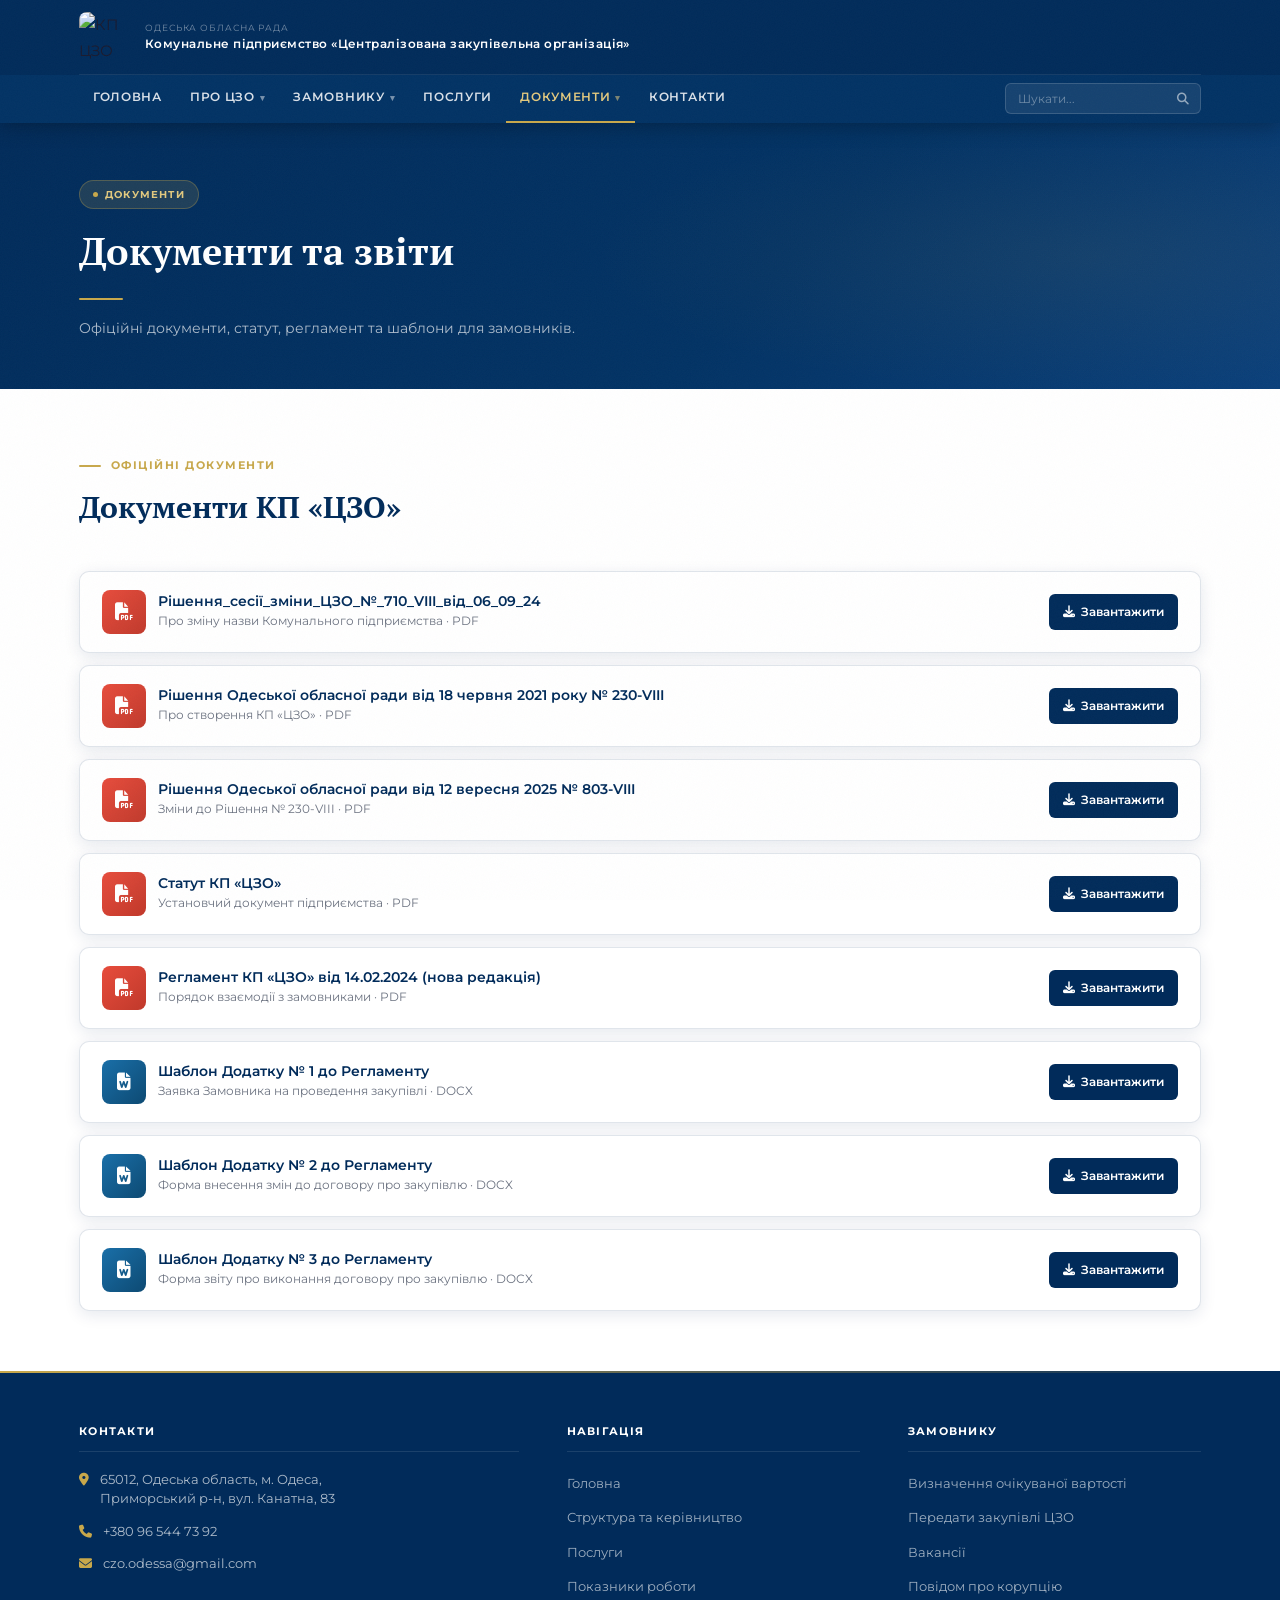
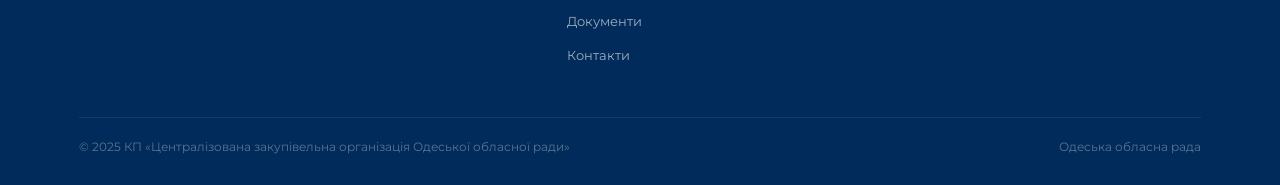
==== documents.html @ 3cf90560 "Add files via upload" ====
<!DOCTYPE html>
<html lang="uk">
<head>
  <meta charset="UTF-8">
  <meta name="viewport" content="width=device-width, initial-scale=1">
  <title>Документи — КП «ЦЗО»</title>
  <link rel="preconnect" href="https://fonts.googleapis.com">
  <link rel="preconnect" href="https://fonts.gstatic.com" crossorigin>
  <link href="https://fonts.googleapis.com/css2?family=Montserrat:wght@400;500;600;700;800&family=PT+Serif:ital,wght@0,400;0,700;1,400&display=swap" rel="stylesheet">
  <link rel="stylesheet" href="https://cdnjs.cloudflare.com/ajax/libs/font-awesome/6.4.0/css/all.min.css">
  <link rel="stylesheet" href="css/style.css">
</head>
<body>

<header class="site-header">
  <div class="container">
    <div class="header-brand">
      <img src="https://czo.od.gov.ua/wp-content/uploads/2021/10/cropped-123.png" alt="КП ЦЗО" class="header-logo">
      <div class="header-title">
        <small>Одеська обласна рада</small>
        Комунальне підприємство «Централізована закупівельна організація»
      </div>
    </div>
  </div>
  <div class="header-nav-wrap">
    <div class="container" style="display:flex;align-items:center;justify-content:space-between;gap:12px;width:100%">
      <ul class="nav-menu" id="mainNav">
        <li ><a href="index.html">Головна</a></li>
        <li >
          <a href="#">Про ЦЗО <span class="nav-caret">▾</span></a>
          <ul class="sub-menu">
            <li><a href="структура-та-керівництво.html">Структура та керівництво</a></li>
<li><a href="показники-роботи.html">Показники роботи</a></li>
<li><a href="вакансії.html">Вакансії</a></li>
<li><a href="повідом-про-корупцію.html">Повідом про корупцію</a></li>
          </ul>
        </li>
        <li >
          <a href="#">Замовнику <span class="nav-caret">▾</span></a>
          <ul class="sub-menu">
            <li><a href="визначення-очікуваної-вартості.html">Визначення очікуваної вартості</a></li>
<li><a href="передати-закупівлі-цзо.html">Передати закупівлі ЦЗО</a></li>
          </ul>
        </li>
        <li ><a href="послуги-кп-цзо.html">Послуги</a></li>
        <li class="active" >
          <a href="#">Документи <span class="nav-caret">▾</span></a>
          <ul class="sub-menu">
            <li><a href="documents.html">Звіти та документи</a></li>
          </ul>
        </li>
        <li ><a href="контакти.html">Контакти</a></li>
      </ul>
      <div style="display:flex;align-items:center;gap:8px">
        <form class="nav-search">
          <input type="search" placeholder="Шукати...">
          <button type="submit"><i class="fas fa-search"></i></button>
        </form>
        <button class="burger" id="burgerBtn" onclick="toggleMobile()">
          <i class="fas fa-bars" id="burgerIcon"></i>
        </button>
      </div>
    </div>
  </div>
  <nav class="mobile-nav" id="mobileNav">
    <ul>
      <li><a href="index.html">Головна</a></li>
      <li><a href="структура-та-керівництво.html">— Структура та керівництво</a></li>
      <li><a href="показники-роботи.html">— Показники роботи</a></li>
      <li><a href="вакансії.html">— Вакансії</a></li>
      <li><a href="повідом-про-корупцію.html">— Повідом про корупцію</a></li>
      <li><a href="визначення-очікуваної-вартості.html">— Визначення очікуваної вартості</a></li>
      <li><a href="передати-закупівлі-цзо.html">— Передати закупівлі ЦЗО</a></li>
      <li><a href="послуги-кп-цзо.html">Послуги</a></li>
      <li><a href="documents.html">Документи</a></li>
      <li><a href="контакти.html">Контакти</a></li>
    </ul>
  </nav>
</header>

<div class="page-hero">
    <div class="container page-hero-inner">
      <div class="badge">Документи</div>
      <h1>Документи та звіти</h1>
      <div class="hero-divider"></div>
      <p>Офіційні документи, статут, регламент та шаблони для замовників.</p>
    </div>
  </div>

  <section class="section section-white">
    <div class="container">
      <div class="section-head fade-up">
        <div class="section-label">Офіційні документи</div>
        <h2 class="section-title">Документи КП «ЦЗО»</h2>
      </div>
      <ul class="doc-list">
        <li class="doc-item fade-up">
          <div class="doc-icon"><i class="fas fa-file-pdf"></i></div>
          <div style="flex:1">
          <div class="doc-name">Рішення_сесії_зміни_ЦЗО_№_710_VIII_від_06_09_24</div>
          <div class="doc-sub">Про зміну назви Комунального підприємства · PDF</div>
        </div>
        <div class="doc-btns">
          <a class="doc-btn doc-btn-dl" href="Рішення-710-VIII-2024.pdf" download><i class="fas fa-download"></i> Завантажити</a>
        </div>
      </li>
        <li class="doc-item fade-up">
          <div class="doc-icon"><i class="fas fa-file-pdf"></i></div>
          <div style="flex:1"><div class="doc-name">Рішення Одеської обласної ради від 18 червня 2021 року № 230-VIII</div><div class="doc-sub">Про створення КП «ЦЗО» · PDF</div></div>
          <div class="doc-btns">
            <a class="doc-btn doc-btn-dl" href="Рішення-про-створення-КП-ЦЗО.pdf" download><i class="fas fa-download"></i> Завантажити</a>
          </div>
        </li>
        <li class="doc-item fade-up">
          <div class="doc-icon"><i class="fas fa-file-pdf"></i></div>
          <div style="flex:1"><div class="doc-name">Рішення Одеської обласної ради від 12 вересня 2025 № 803-VIII</div><div class="doc-sub">Зміни до Рішення № 230-VIII · PDF</div></div>
          <div class="doc-btns">
            <a class="doc-btn doc-btn-dl" href="Рішення-803-VIII-2025.pdf" download><i class="fas fa-download"></i> Завантажити</a>
          </div>
        </li>
        <li class="doc-item fade-up">
          <div class="doc-icon"><i class="fas fa-file-pdf"></i></div>
          <div style="flex:1"><div class="doc-name">Статут КП «ЦЗО»</div><div class="doc-sub">Установчий документ підприємства · PDF</div></div>
          <div class="doc-btns">
            <a class="doc-btn doc-btn-dl" href="Статут-КП-ЦЗО.pdf" download><i class="fas fa-download"></i> Завантажити</a>
          </div>
        </li>
        <li class="doc-item fade-up">
          <div class="doc-icon"><i class="fas fa-file-pdf"></i></div>
          <div style="flex:1"><div class="doc-name">Регламент КП «ЦЗО» від 14.02.2024 (нова редакція)</div><div class="doc-sub">Порядок взаємодії з замовниками · PDF</div></div>
          <div class="doc-btns">
            <a class="doc-btn doc-btn-dl" href="Регламент-КП-ЦЗО-2024.pdf" download><i class="fas fa-download"></i> Завантажити</a>
          </div>
        </li>
        <li class="doc-item fade-up">
          <div class="doc-icon" style="background:linear-gradient(135deg,#1a6fa8,#0d4a73)"><i class="fas fa-file-word"></i></div>
          <div style="flex:1"><div class="doc-name">Шаблон Додатку № 1 до Регламенту</div><div class="doc-sub">Заявка Замовника на проведення закупівлі · DOCX</div></div>
          <div class="doc-btns">
            <a class="doc-btn doc-btn-dl" href="Заявка-Замовника.docx" download><i class="fas fa-download"></i> Завантажити</a>
          </div>
        </li>
        <li class="doc-item fade-up">
          <div class="doc-icon" style="background:linear-gradient(135deg,#1a6fa8,#0d4a73)"><i class="fas fa-file-word"></i></div>
          <div style="flex:1"><div class="doc-name">Шаблон Додатку № 2 до Регламенту</div><div class="doc-sub">Форма внесення змін до договору про закупівлю · DOCX</div></div>
          <div class="doc-btns">
            <a class="doc-btn doc-btn-dl" href="Додаток-2-Регламент.docx" download><i class="fas fa-download"></i> Завантажити</a>
          </div>
        </li>
        <li class="doc-item fade-up">
          <div class="doc-icon" style="background:linear-gradient(135deg,#1a6fa8,#0d4a73)"><i class="fas fa-file-word"></i></div>
          <div style="flex:1"><div class="doc-name">Шаблон Додатку № 3 до Регламенту</div><div class="doc-sub">Форма звіту про виконання договору про закупівлю · DOCX</div></div>
          <div class="doc-btns">
            <a class="doc-btn doc-btn-dl" href="Додаток-3-Регламент.docx" download><i class="fas fa-download"></i> Завантажити</a>
          </div>
        </li>
      </ul>
    </div>
  </section>

<footer class="site-footer">
  <div class="container">
    <div class="footer-grid">
      <div class="footer-col">
        <h4>Контакти</h4>
        <div class="footer-contact"><i class="fas fa-map-marker-alt"></i><span>65012, Одеська область, м. Одеса,<br>Приморський р-н, вул. Канатна, 83</span></div>
        <div class="footer-contact"><i class="fas fa-phone"></i><a href="tel:+380965447392">+380 96 544 73 92</a></div>
        <div class="footer-contact"><i class="fas fa-envelope"></i><span>czo.odessa@gmail.com</span></div>
      </div>
      <div class="footer-col">
        <h4>Навігація</h4>
        <ul>
          <li><a href="index.html">Головна</a></li>
          <li><a href="структура-та-керівництво.html">Структура та керівництво</a></li>
          <li><a href="послуги-кп-цзо.html">Послуги</a></li>
          <li><a href="показники-роботи.html">Показники роботи</a></li>
          <li><a href="documents.html">Документи</a></li>
          <li><a href="контакти.html">Контакти</a></li>
        </ul>
      </div>
      <div class="footer-col">
        <h4>Замовнику</h4>
        <ul>
          <li><a href="визначення-очікуваної-вартості.html">Визначення очікуваної вартості</a></li>
          <li><a href="передати-закупівлі-цзо.html">Передати закупівлі ЦЗО</a></li>
          <li><a href="вакансії.html">Вакансії</a></li>
          <li><a href="повідом-про-корупцію.html">Повідом про корупцію</a></li>
        </ul>
      </div>
    </div>
    <div class="footer-bottom">
      <p>© 2025 КП «Централізована закупівельна організація Одеської обласної ради»</p>
      <p><a href="https://oblrada.odessa.gov.ua/" target="_blank" style="color:rgba(255,255,255,.35);transition:color .2s" onmouseover="this.style.color='#E2C97E'" onmouseout="this.style.color='rgba(255,255,255,.35)'">Одеська обласна рада</a></p>
    </div>
  </div>
</footer>

<script src="js/main.js"></script>
</body>
</html>
---- css/style.css ----
/* ═══════════════════════════════════════
       DESIGN SYSTEM
    ═══════════════════════════════════════ */
    :root {
      --navy:       #012B5A;
      --navy-mid:   #023264;
      --navy-light: #1a4a85;
      --gold:       #C8A84B;
      --gold-light: #E2C97E;
      --cream:      #F5F2EC;
      --white:      #ffffff;
      --text:       #1a1a2e;
      --text-mid:   #3a4a6b;
      --muted:      #6b7280;
      --border:     rgba(1,43,90,0.12);
      --shadow:     0 4px 16px rgba(1,43,90,0.10);
      --shadow-lg:  0 16px 48px rgba(1,43,90,0.15);
    }

    *, *::before, *::after { box-sizing: border-box; margin: 0; padding: 0; }
    html { scroll-behavior: smooth; }

    body {
      font-family: 'Montserrat', sans-serif;
      font-size: 15px;
      line-height: 1.7;
      color: var(--text);
      background: var(--cream);
      overflow-x: hidden;
    }

    /* noise texture */
    body::after {
      content: '';
      position: fixed;
      inset: 0;
      background-image: url("data:image/svg+xml,%3Csvg xmlns='http://www.w3.org/2000/svg' width='200' height='200'%3E%3Cfilter id='n'%3E%3CfeTurbulence type='fractalNoise' baseFrequency='0.85' numOctaves='4' stitchTiles='stitch'/%3E%3C/filter%3E%3Crect width='200' height='200' filter='url(%23n)' opacity='0.03'/%3E%3C/svg%3E");
      pointer-events: none;
      z-index: 9999;
    }

    a { color: inherit; text-decoration: none; transition: color .2s; }
    img { max-width: 100%; border-radius: 4px; }

    .container {
      max-width: 1170px;
      margin: 0 auto;
      padding: 0 24px;
    }

    /* ═══════════════════════════════════════
       HEADER
    ═══════════════════════════════════════ */
    .site-header {
      position: sticky;
      top: 0;
      z-index: 200;
      background: var(--navy);
      box-shadow: 0 2px 20px rgba(0,0,0,.3);
    }

    .header-brand {
      display: flex;
      align-items: center;
      gap: 16px;
      padding: 12px 0;
      border-bottom: 1px solid rgba(255,255,255,.08);
    }

    .header-logo {
      width: 50px; height: 50px;
      border-radius: 8px;
      object-fit: contain;
      flex-shrink: 0;
    }

    .header-title {
      color: white;
      font-size: 11.5px;
      font-weight: 600;
      letter-spacing: .04em;
      line-height: 1.45;
    }

    .header-title small {
      display: block;
      font-size: 9px;
      font-weight: 400;
      color: rgba(255,255,255,.45);
      letter-spacing: .1em;
      text-transform: uppercase;
      margin-bottom: 2px;
    }

    /* ── NAV ── */
    .header-nav-wrap {
      display: flex;
      align-items: center;
      justify-content: space-between;
      gap: 12px;
      background: var(--navy-mid);
      padding: 0;
    }

    .nav-menu {
      display: flex;
      list-style: none;
      gap: 0;
      flex-wrap: wrap;
    }

    .nav-menu > li { position: relative; }

    .nav-menu > li > a {
      display: flex;
      align-items: center;
      gap: 5px;
      padding: 13px 14px;
      color: rgba(255,255,255,.85);
      font-size: 11.5px;
      font-weight: 600;
      letter-spacing: .06em;
      text-transform: uppercase;
      border-bottom: 2px solid transparent;
      white-space: nowrap;
      transition: color .2s, border-color .2s;
    }

    .nav-menu > li > a:hover,
    .nav-menu > li.active > a {
      color: var(--gold-light);
      border-bottom-color: var(--gold);
    }

    .nav-caret { font-size: 9px; opacity: .55; }

    .sub-menu {
      display: none;
      position: absolute;
      top: 100%; left: 0;
      background: var(--navy);
      border-top: 2px solid var(--gold);
      border-radius: 0 0 8px 8px;
      min-width: 230px;
      list-style: none;
      box-shadow: var(--shadow-lg);
      z-index: 300;
    }

    .nav-menu > li:hover .sub-menu { display: block; }

    .sub-menu li a {
      display: block;
      padding: 11px 20px;
      color: rgba(255,255,255,.78);
      font-size: 12px;
      font-weight: 500;
      border-bottom: 1px solid rgba(255,255,255,.06);
      transition: all .2s;
    }

    .sub-menu li a:hover {
      color: var(--gold-light);
      background: rgba(255,255,255,.04);
      padding-left: 26px;
    }

    /* search */
    .nav-search {
      display: flex;
      align-items: center;
      background: rgba(255,255,255,.08);
      border: 1px solid rgba(255,255,255,.15);
      border-radius: 6px;
      overflow: hidden;
      flex-shrink: 0;
      margin: 8px 0;
    }

    .nav-search input {
      background: none; border: none; outline: none;
      padding: 7px 12px;
      color: white; font-size: 12px;
      font-family: 'Montserrat', sans-serif;
      width: 160px;
    }

    .nav-search input::placeholder { color: rgba(255,255,255,.38); }

    .nav-search button {
      background: none; border: none;
      padding: 7px 11px;
      color: rgba(255,255,255,.55);
      cursor: pointer; font-size: 12px;
      transition: color .2s;
    }

    .nav-search button:hover { color: var(--gold-light); }

    /* ── BURGER ── */
    .burger {
      display: none;
      background: none;
      border: 1px solid rgba(255,255,255,.3);
      border-radius: 6px;
      padding: 8px 10px;
      cursor: pointer;
      color: white;
      font-size: 16px;
      flex-shrink: 0;
      margin: 8px 0;
    }

    /* ── MOBILE NAV ── */
    .mobile-nav {
      display: none;
      background: var(--navy-mid);
      border-top: 1px solid rgba(255,255,255,.08);
      padding: 8px 0 16px;
    }

    .mobile-nav.open { display: block; }

    .mobile-nav ul { list-style: none; }

    .mobile-nav ul li a {
      display: block;
      padding: 10px 24px;
      color: rgba(255,255,255,.82);
      font-size: 13px;
      font-weight: 600;
      border-bottom: 1px solid rgba(255,255,255,.05);
    }

    .mobile-nav ul li ul li a {
      padding-left: 40px;
      font-weight: 400;
      font-size: 12.5px;
      color: rgba(255,255,255,.65);
    }

    /* ═══════════════════════════════════════
       PAGE SYSTEM (SPA)
    ═══════════════════════════════════════ */
    

    /* ═══════════════════════════════════════
       PAGE HERO BANNER
    ═══════════════════════════════════════ */
    .page-hero {
      background: linear-gradient(135deg, var(--navy) 0%, var(--navy-mid) 60%, #0a3f7a 100%);
      padding: 56px 0 48px;
      position: relative;
      overflow: hidden;
    }

    .page-hero::before {
      content: '';
      position: absolute;
      inset: 0;
      background: radial-gradient(ellipse 60% 80% at 85% 50%, rgba(200,168,75,.07) 0%, transparent 65%);
    }

    .page-hero-inner { position: relative; z-index: 1; }

    .page-hero .badge {
      display: inline-flex;
      align-items: center;
      gap: 7px;
      background: rgba(200,168,75,.15);
      border: 1px solid rgba(200,168,75,.3);
      color: var(--gold-light);
      font-size: 10px;
      font-weight: 700;
      letter-spacing: .12em;
      text-transform: uppercase;
      padding: 5px 13px;
      border-radius: 100px;
      margin-bottom: 20px;
    }

    .page-hero .badge::before {
      content: '';
      width: 5px; height: 5px;
      border-radius: 50%;
      background: var(--gold);
    }

    .page-hero h1 {
      font-family: 'PT Serif', serif;
      font-size: clamp(22px, 4vw, 38px);
      font-weight: 700;
      color: white;
      line-height: 1.2;
      max-width: 700px;
    }

    .page-hero p {
      color: rgba(255,255,255,.68);
      font-size: 14px;
      line-height: 1.8;
      max-width: 620px;
      margin-top: 16px;
    }

    .hero-divider {
      width: 44px; height: 2px;
      background: var(--gold);
      border-radius: 2px;
      margin: 24px 0 0;
    }

    /* ═══════════════════════════════════════
       CONTENT SECTIONS
    ═══════════════════════════════════════ */
    .section { padding: 60px 0; }
    .section-white { background: white; }

    .section-label {
      display: inline-flex;
      align-items: center;
      gap: 10px;
      font-size: 10.5px;
      font-weight: 700;
      letter-spacing: .14em;
      text-transform: uppercase;
      color: var(--gold);
      margin-bottom: 14px;
    }

    .section-label::before {
      content: '';
      width: 22px; height: 2px;
      background: var(--gold);
      border-radius: 2px;
    }

    .section-title {
      font-family: 'PT Serif', serif;
      font-size: clamp(20px, 3vw, 30px);
      font-weight: 700;
      color: var(--navy);
      line-height: 1.25;
      margin-bottom: 14px;
    }

    .section-lead {
      font-size: 14.5px;
      color: var(--muted);
      line-height: 1.8;
      max-width: 680px;
    }

    .section-head { margin-bottom: 44px; }

    /* ── PROSE TEXT ── */
    .prose p {
      font-size: 14.5px;
      color: var(--text-mid);
      line-height: 1.85;
      margin-bottom: 16px;
    }

    .prose a {
      color: var(--navy);
      font-weight: 600;
      border-bottom: 1px solid var(--gold);
      transition: border-color .2s;
    }

    .prose a:hover { border-color: var(--navy); }

    .prose strong { color: var(--navy); font-weight: 700; }

    .prose h3 {
      font-family: 'PT Serif', serif;
      font-size: 20px;
      color: var(--navy);
      margin: 32px 0 12px;
    }

    .prose h4 {
      font-size: 15px;
      font-weight: 700;
      color: var(--navy);
      margin: 24px 0 8px;
    }

    .prose ul, .prose ol {
      padding-left: 20px;
      margin-bottom: 16px;
    }

    .prose li {
      font-size: 14px;
      color: var(--text-mid);
      line-height: 1.8;
      margin-bottom: 6px;
    }

    /* ── CARDS ── */
    .cards-grid {
      display: grid;
      grid-template-columns: repeat(auto-fit, minmax(270px, 1fr));
      gap: 24px;
    }

    .card {
      background: white;
      border: 1px solid var(--border);
      border-radius: 12px;
      padding: 32px 28px;
      position: relative;
      overflow: hidden;
      transition: transform .3s, box-shadow .3s;
      box-shadow: var(--shadow);
    }

    .card::before {
      content: '';
      position: absolute;
      top: 0; left: 0; right: 0;
      height: 3px;
      background: linear-gradient(90deg, var(--navy), var(--gold));
      transform: scaleX(0);
      transform-origin: left;
      transition: transform .3s;
    }

    .card:hover { transform: translateY(-4px); box-shadow: var(--shadow-lg); }
    .card:hover::before { transform: scaleX(1); }

    .card-icon {
      width: 52px; height: 52px;
      background: linear-gradient(135deg, var(--navy), var(--navy-light));
      border-radius: 10px;
      display: flex;
      align-items: center;
      justify-content: center;
      color: var(--gold-light);
      font-size: 20px;
      margin-bottom: 20px;
    }

    .card h3 {
      font-family: 'PT Serif', serif;
      font-size: 16px;
      font-weight: 700;
      color: var(--navy);
      margin-bottom: 10px;
      line-height: 1.3;
    }

    .card p {
      font-size: 13px;
      color: var(--muted);
      line-height: 1.75;
    }

    /* ── STEPS ── */
    .steps { display: flex; flex-direction: column; gap: 20px; }

    .step {
      display: flex;
      gap: 20px;
      align-items: flex-start;
      background: white;
      border-radius: 12px;
      padding: 24px 28px;
      box-shadow: var(--shadow);
      border: 1px solid var(--border);
    }

    .step-num {
      width: 40px; height: 40px;
      background: var(--navy);
      border-radius: 50%;
      display: flex;
      align-items: center;
      justify-content: center;
      color: var(--gold-light);
      font-size: 14px;
      font-weight: 700;
      flex-shrink: 0;
    }

    .step-body h4 {
      font-size: 14px;
      font-weight: 700;
      color: var(--navy);
      margin-bottom: 6px;
    }

    .step-body p {
      font-size: 13.5px;
      color: var(--text-mid);
      line-height: 1.75;
    }

    /* ── BTN ── */
    .btn {
      display: inline-flex;
      align-items: center;
      gap: 8px;
      padding: 11px 24px;
      border-radius: 6px;
      font-size: 12px;
      font-weight: 700;
      letter-spacing: .05em;
      text-transform: uppercase;
      cursor: pointer;
      border: none;
      transition: all .2s;
      font-family: 'Montserrat', sans-serif;
    }

    .btn-primary {
      background: var(--navy);
      color: white;
    }

    .btn-primary:hover {
      background: var(--navy-light);
      transform: translateX(2px);
      color: white;
    }

    .btn-gold {
      background: var(--gold);
      color: var(--navy);
    }

    .btn-gold:hover { background: var(--gold-light); }

    .btn i { font-size: 11px; transition: transform .2s; }
    .btn:hover i { transform: translateX(3px); }

    /* ── TWO COL LAYOUT ── */
    .two-col {
      display: grid;
      grid-template-columns: 1fr 1fr;
      gap: 56px;
      align-items: start;
    }

    .two-col-wide {
      display: grid;
      grid-template-columns: 1.4fr 1fr;
      gap: 56px;
      align-items: start;
    }

    /* ── INFO BOX ── */
    .info-box {
      background: var(--cream);
      border-left: 3px solid var(--gold);
      border-radius: 0 8px 8px 0;
      padding: 20px 24px;
      margin-bottom: 16px;
    }

    .info-box strong {
      display: block;
      font-size: 13px;
      font-weight: 700;
      color: var(--navy);
      margin-bottom: 4px;
    }

    .info-box p, .info-box span {
      font-size: 13.5px;
      color: var(--text-mid);
      line-height: 1.6;
    }

    /* ── CONTACT ITEMS ── */
    .contact-item {
      display: flex;
      align-items: flex-start;
      gap: 16px;
      margin-bottom: 20px;
    }

    .contact-icon {
      width: 42px; height: 42px;
      background: var(--navy);
      border-radius: 8px;
      display: flex;
      align-items: center;
      justify-content: center;
      color: var(--gold-light);
      font-size: 15px;
      flex-shrink: 0;
    }

    .contact-detail strong {
      display: block;
      font-size: 11.5px;
      font-weight: 700;
      letter-spacing: .05em;
      text-transform: uppercase;
      color: var(--navy);
      margin-bottom: 3px;
    }

    .contact-detail span, .contact-detail a {
      font-size: 14px;
      color: var(--text-mid);
    }

    .contact-detail a:hover { color: var(--navy); }

    /* ── FORM ── */
    .form-grid {
      display: grid;
      grid-template-columns: 1fr 1fr;
      gap: 16px;
    }

    .form-grid .full { grid-column: 1/-1; }

    .form-group { display: flex; flex-direction: column; gap: 6px; }

    .form-group label {
      font-size: 11px;
      font-weight: 700;
      letter-spacing: .07em;
      text-transform: uppercase;
      color: var(--muted);
    }

    .form-group input,
    .form-group textarea,
    .form-group select {
      background: var(--cream);
      border: 1.5px solid var(--border);
      border-radius: 8px;
      padding: 11px 14px;
      font-size: 14px;
      font-family: 'Montserrat', sans-serif;
      color: var(--text);
      outline: none;
      transition: border-color .2s, box-shadow .2s;
      resize: vertical;
    }

    .form-group input:focus,
    .form-group textarea:focus {
      border-color: var(--navy);
      box-shadow: 0 0 0 3px rgba(1,43,90,.08);
    }

    .form-group textarea { min-height: 120px; }

    .form-note {
      font-size: 11.5px;
      color: var(--muted);
      margin-top: 12px;
      font-style: italic;
      line-height: 1.6;
    }

    /* ── PRICE TABLE ── */
    .price-table {
      width: 100%;
      border-collapse: collapse;
      border-radius: 10px;
      overflow: hidden;
      box-shadow: var(--shadow);
    }

    .price-table th {
      background: var(--navy);
      color: white;
      padding: 14px 18px;
      font-size: 12px;
      font-weight: 600;
      letter-spacing: .05em;
      text-align: left;
    }

    .price-table td {
      padding: 13px 18px;
      border-bottom: 1px solid var(--border);
      font-size: 13.5px;
      color: var(--text-mid);
      background: white;
    }

    .price-table tr:hover td { background: rgba(1,43,90,.02); }

    .price-highlight {
      font-weight: 700;
      color: var(--navy);
      font-size: 15px;
    }

    /* ── DOCUMENTS LIST ── */
    .doc-list { list-style: none; display: flex; flex-direction: column; gap: 12px; }

    .doc-item {
      display: flex;
      align-items: center;
      gap: 16px;
      background: white;
      border: 1px solid var(--border);
      border-radius: 10px;
      padding: 18px 22px;
      transition: all .2s;
      box-shadow: var(--shadow);
    }

    .doc-item:hover {
      border-color: rgba(1,43,90,.25);
      box-shadow: var(--shadow-lg);
      transform: translateX(4px);
    }

    .doc-icon {
      width: 44px; height: 44px;
      background: linear-gradient(135deg, #e74c3c, #c0392b);
      border-radius: 8px;
      display: flex;
      align-items: center;
      justify-content: center;
      color: white;
      font-size: 18px;
      flex-shrink: 0;
    }

    .doc-name {
      font-size: 13.5px;
      font-weight: 600;
      color: var(--navy);
      line-height: 1.4;
    }

    .doc-sub {
      font-size: 11.5px;
      color: var(--muted);
      margin-top: 2px;
    }

    /* ── ACCORDION (Q&A) ── */
    .accordion { display: flex; flex-direction: column; gap: 10px; }

    .acc-item {
      background: white;
      border: 1px solid var(--border);
      border-radius: 10px;
      overflow: hidden;
      box-shadow: var(--shadow);
    }

    .acc-trigger {
      width: 100%;
      display: flex;
      align-items: center;
      justify-content: space-between;
      gap: 12px;
      padding: 18px 22px;
      background: none;
      border: none;
      cursor: pointer;
      text-align: left;
      font-family: 'Montserrat', sans-serif;
      font-size: 14px;
      font-weight: 600;
      color: var(--navy);
      transition: background .2s;
    }

    .acc-trigger:hover { background: rgba(1,43,90,.02); }

    .acc-trigger .acc-icon {
      font-size: 13px;
      color: var(--gold);
      flex-shrink: 0;
      transition: transform .3s;
    }

    .acc-item.open .acc-icon { transform: rotate(180deg); }

    .acc-body {
      max-height: 0;
      overflow: hidden;
      transition: max-height .35s ease;
    }

    .acc-item.open .acc-body { max-height: 600px; }

    .acc-body-inner {
      padding: 0 22px 20px;
      font-size: 13.5px;
      color: var(--text-mid);
      line-height: 1.8;
    }

    .acc-body-inner ul {
      padding-left: 18px;
      margin-top: 8px;
    }

    .acc-body-inner li { margin-bottom: 5px; }

    /* ── MAP EMBED ── */
    .map-wrap {
      border-radius: 12px;
      overflow: hidden;
      box-shadow: var(--shadow-lg);
      border: 2px solid var(--border);
    }

    .map-wrap iframe {
      display: block;
      width: 100%;
      height: 320px;
      border: none;
    }

    /* ── VACANCY CARD ── */
    .vacancy {
      background: white;
      border: 1px solid var(--border);
      border-radius: 12px;
      overflow: hidden;
      box-shadow: var(--shadow);
    }

    .vacancy-head {
      background: var(--navy);
      padding: 28px 32px;
      display: flex;
      align-items: center;
      gap: 16px;
    }

    .vacancy-head-icon {
      width: 52px; height: 52px;
      background: rgba(200,168,75,.2);
      border-radius: 10px;
      display: flex;
      align-items: center;
      justify-content: center;
      color: var(--gold-light);
      font-size: 22px;
      flex-shrink: 0;
    }

    .vacancy-head h3 {
      font-family: 'PT Serif', serif;
      font-size: 20px;
      color: white;
    }

    .vacancy-salary {
      font-size: 13px;
      color: rgba(255,255,255,.65);
      margin-top: 4px;
    }

    .vacancy-salary strong { color: var(--gold-light); }

    .vacancy-body { padding: 32px; }

    .vacancy-cols {
      display: grid;
      grid-template-columns: 1fr 1fr;
      gap: 32px;
      margin-bottom: 28px;
    }

    .vacancy-block h4 {
      font-size: 12px;
      font-weight: 700;
      letter-spacing: .08em;
      text-transform: uppercase;
      color: var(--muted);
      margin-bottom: 12px;
      padding-bottom: 8px;
      border-bottom: 1px solid var(--border);
    }

    .vacancy-block ul {
      list-style: none;
      display: flex;
      flex-direction: column;
      gap: 7px;
    }

    .vacancy-block ul li {
      font-size: 13px;
      color: var(--text-mid);
      padding-left: 16px;
      position: relative;
      line-height: 1.5;
    }

    .vacancy-block ul li::before {
      content: '›';
      position: absolute;
      left: 0;
      color: var(--gold);
      font-weight: 700;
    }

    .vacancy-duties h4 {
      font-size: 12px;
      font-weight: 700;
      letter-spacing: .08em;
      text-transform: uppercase;
      color: var(--muted);
      margin-bottom: 12px;
      padding-bottom: 8px;
      border-bottom: 1px solid var(--border);
    }

    .vacancy-duties ul {
      list-style: none;
      display: flex;
      flex-direction: column;
      gap: 7px;
    }

    .vacancy-duties ul li {
      font-size: 13px;
      color: var(--text-mid);
      padding-left: 16px;
      position: relative;
      line-height: 1.55;
    }

    .vacancy-duties ul li::before {
      content: '›';
      position: absolute;
      left: 0;
      color: var(--gold);
      font-weight: 700;
    }

    /* ── STRUCTURE ── */
    .org-card {
      background: white;
      border: 1px solid var(--border);
      border-radius: 12px;
      padding: 28px 32px;
      display: flex;
      align-items: center;
      gap: 20px;
      box-shadow: var(--shadow);
    }

    .org-avatar {
      width: 72px; height: 72px;
      background: linear-gradient(135deg, var(--navy), var(--navy-light));
      border-radius: 50%;
      display: flex;
      align-items: center;
      justify-content: center;
      color: var(--gold-light);
      font-size: 28px;
      flex-shrink: 0;
    }

    .org-info h3 {
      font-family: 'PT Serif', serif;
      font-size: 18px;
      color: var(--navy);
      margin-bottom: 4px;
    }

    .org-info .role {
      font-size: 12px;
      font-weight: 600;
      letter-spacing: .07em;
      text-transform: uppercase;
      color: var(--gold);
    }

    /* ── FOOTER ── */
    .site-footer {
      background: var(--navy);
      color: rgba(255,255,255,.75);
      padding: 52px 0 28px;
      position: relative;
    }

    .site-footer::before {
      content: '';
      position: absolute;
      top: 0; left: 0; right: 0;
      height: 2px;
      background: linear-gradient(90deg, var(--gold), transparent);
    }

    .footer-grid {
      display: grid;
      grid-template-columns: 1.5fr 1fr 1fr;
      gap: 48px;
      margin-bottom: 40px;
    }

    .footer-col h4 {
      color: white;
      font-size: 10.5px;
      font-weight: 700;
      letter-spacing: .12em;
      text-transform: uppercase;
      margin-bottom: 18px;
      padding-bottom: 10px;
      border-bottom: 1px solid rgba(255,255,255,.1);
    }

    .footer-col ul { list-style: none; }

    .footer-col ul li { margin-bottom: 9px; }

    .footer-col ul li a {
      font-size: 13px;
      color: rgba(255,255,255,.62);
      transition: color .2s;
    }

    .footer-col ul li a:hover { color: var(--gold-light); }

    .footer-contact { display: flex; align-items: flex-start; gap: 11px; margin-bottom: 13px; }

    .footer-contact i { color: var(--gold); font-size: 13px; margin-top: 3px; flex-shrink: 0; }

    .footer-contact span, .footer-contact a {
      font-size: 13px;
      color: rgba(255,255,255,.68);
      line-height: 1.5;
    }

    .footer-contact a:hover { color: var(--gold-light); }

    .footer-bottom {
      border-top: 1px solid rgba(255,255,255,.08);
      padding-top: 20px;
      display: flex;
      align-items: center;
      justify-content: space-between;
      gap: 12px;
      flex-wrap: wrap;
    }

    .footer-bottom p { font-size: 11.5px; color: rgba(255,255,255,.35); }

    /* ── FADE UP ── */
    .fade-up {
      opacity: 0;
      transform: translateY(24px);
      transition: opacity .6s ease, transform .6s ease;
    }

    .fade-up.visible { opacity: 1; transform: none; }

    /* ═══════════════════════════════════════
       RESPONSIVE
    ═══════════════════════════════════════ */
    @media (max-width: 900px) {
      .two-col, .two-col-wide { grid-template-columns: 1fr; gap: 32px; }
      .footer-grid { grid-template-columns: 1fr 1fr; gap: 32px; }
      .vacancy-cols { grid-template-columns: 1fr; gap: 20px; }
    }

    @media (max-width: 700px) {
      .nav-menu { display: none; }
      .nav-search { display: none; }
      .burger { display: flex; }
      .header-nav-wrap { justify-content: flex-end; padding: 0 0; }
      .header-brand { padding: 10px 0; }
      .header-title { font-size: 10px; }
      .header-logo { width: 40px; height: 40px; }

      .cards-grid { grid-template-columns: 1fr; }
      .form-grid { grid-template-columns: 1fr; }
      .footer-grid { grid-template-columns: 1fr; gap: 24px; }
      .section { padding: 40px 0; }
      .page-hero { padding: 40px 0 32px; }
    }

    @media (max-width: 480px) {
      .container { padding: 0 16px; }
      .page-hero h1 { font-size: 20px; }
    }


    .doc-item { align-items: center; flex-wrap: wrap; gap: 12px; }
    .doc-btns { display: flex; gap: 8px; flex-shrink: 0; flex-wrap: wrap; }
    .doc-btn {
      display: inline-flex; align-items: center; gap: 6px;
      padding: 8px 14px; border-radius: 6px; border: none;
      font-size: 12px; font-weight: 600; font-family: 'Montserrat', sans-serif;
      cursor: pointer; transition: all .2s; white-space: nowrap; text-decoration: none;
    }
    .doc-btn-view { background: rgba(1,43,90,.08); color: var(--navy); border: 1.5px solid var(--border); }
    .doc-btn-view:hover { background: var(--navy); color: white; border-color: var(--navy); }
    .doc-btn-dl { background: var(--navy); color: white; }
    .doc-btn-dl:hover { background: var(--navy-light); color: white; }
    @media (max-width: 600px) {
      .doc-btns { width: 100%; }
      .doc-btn { flex: 1; justify-content: center; }
    }

    /* scrollbar */
    ::-webkit-scrollbar { width: 5px; }
    ::-webkit-scrollbar-track { background: var(--cream); }
    ::-webkit-scrollbar-thumb { background: var(--navy-mid); border-radius: 3px; }
    ::selection { background: var(--navy); color: white; }
  
/* ── STATS PAGE ── */
.stats-grid { display: grid; grid-template-columns: repeat(auto-fit, minmax(220px, 1fr)); gap: 20px; }
.stat-card { background: white; border: 1px solid var(--border); border-radius: 14px; padding: 28px 24px; box-shadow: var(--shadow); position: relative; overflow: hidden; transition: transform .3s, box-shadow .3s; }
.stat-card:hover { transform: translateY(-4px); box-shadow: var(--shadow-lg); }
.stat-card::after { content: ''; position: absolute; bottom: 0; left: 0; right: 0; height: 3px; background: linear-gradient(90deg, var(--navy), var(--gold)); }
.stat-icon { width: 48px; height: 48px; background: linear-gradient(135deg, var(--navy), var(--navy-light)); border-radius: 10px; display: flex; align-items: center; justify-content: center; color: var(--gold-light); font-size: 18px; margin-bottom: 16px; }
.stat-value { font-family: 'PT Serif', serif; font-size: 40px; font-weight: 700; color: var(--navy); line-height: 1; margin-bottom: 6px; }
.stat-value span { font-size: 20px; color: var(--gold); }
.stat-label { font-size: 12px; font-weight: 600; color: var(--muted); text-transform: uppercase; letter-spacing: .06em; line-height: 1.4; }
.stat-sub { font-size: 11.5px; color: var(--muted); margin-top: 6px; line-height: 1.5; }
.chart-wrap { background: white; border: 1px solid var(--border); border-radius: 14px; padding: 28px 28px 24px; box-shadow: var(--shadow); }
.chart-title { font-family: 'PT Serif', serif; font-size: 17px; color: var(--navy); margin-bottom: 4px; }
.chart-sub { font-size: 12px; color: var(--muted); margin-bottom: 20px; }
@media (max-width: 700px) { .stats-grid { grid-template-columns: 1fr 1fr; } }
@media (max-width: 480px) { .stats-grid { grid-template-columns: 1fr; } }
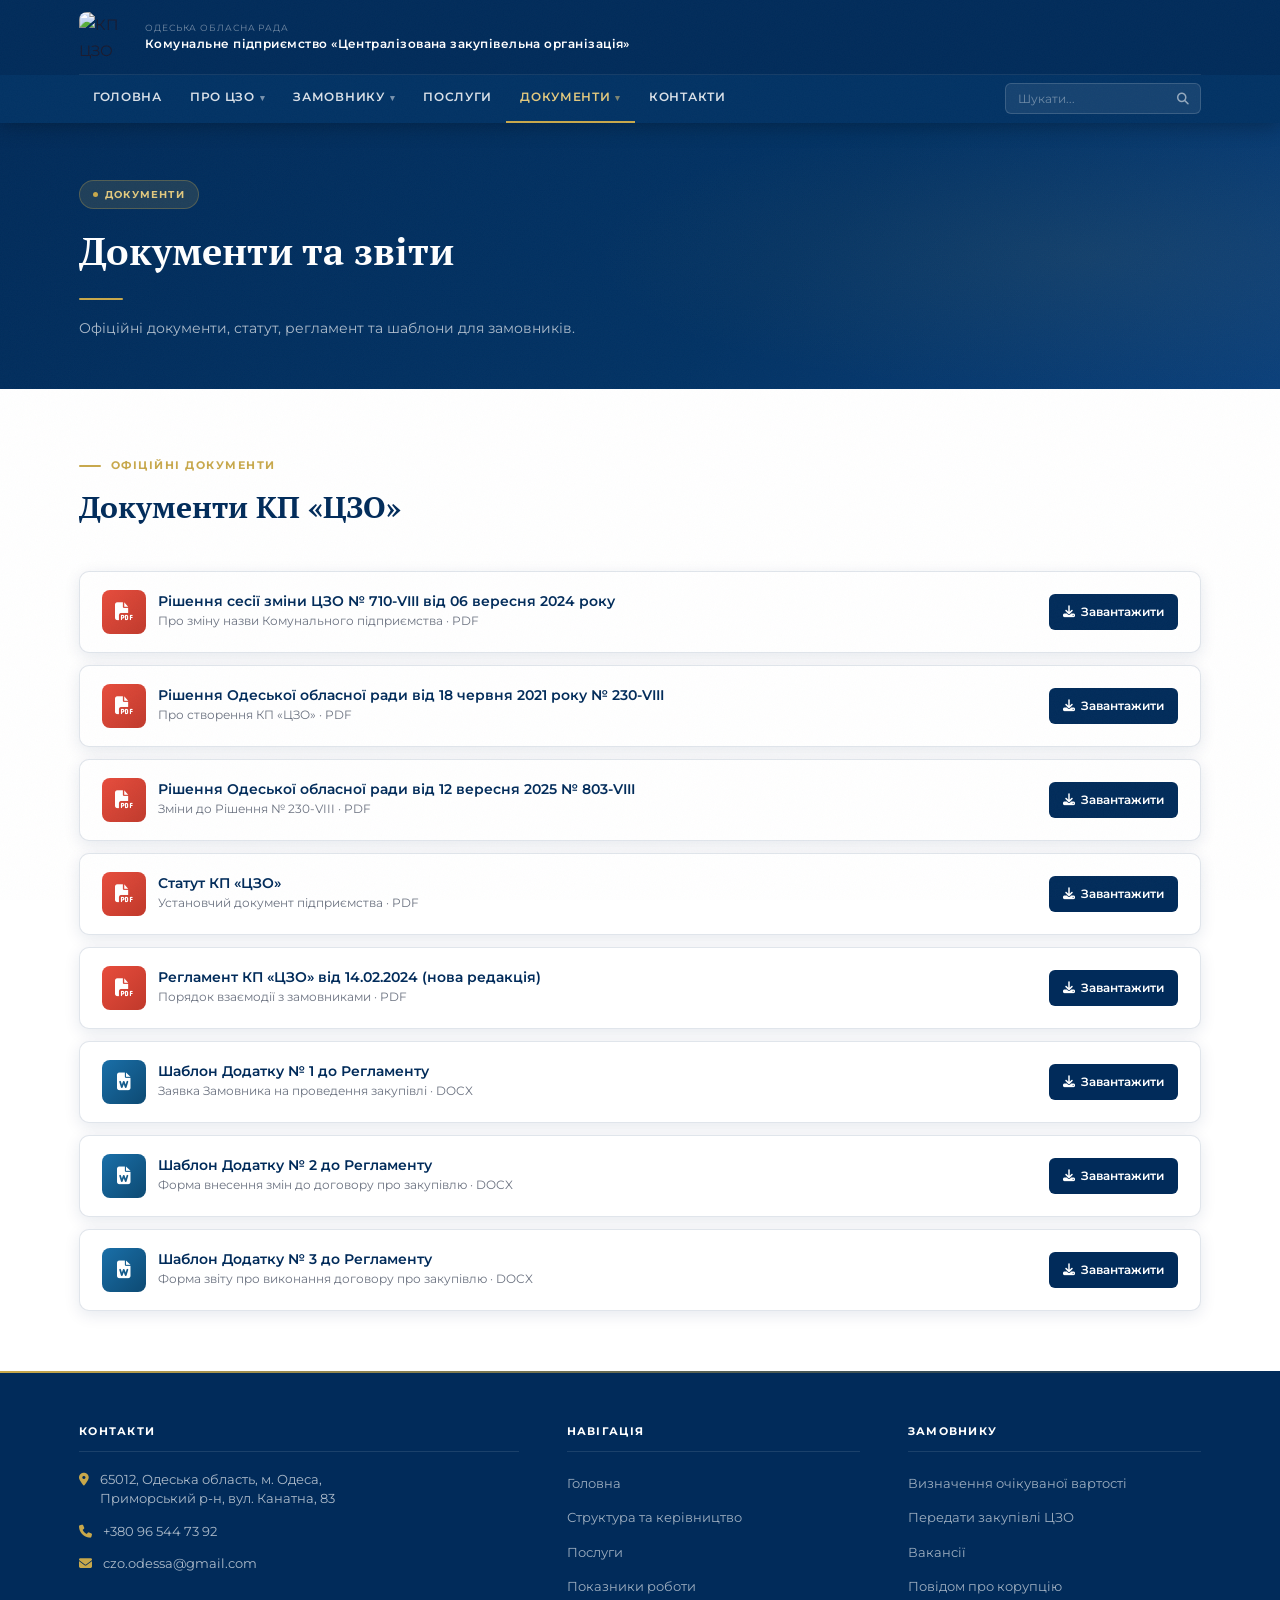
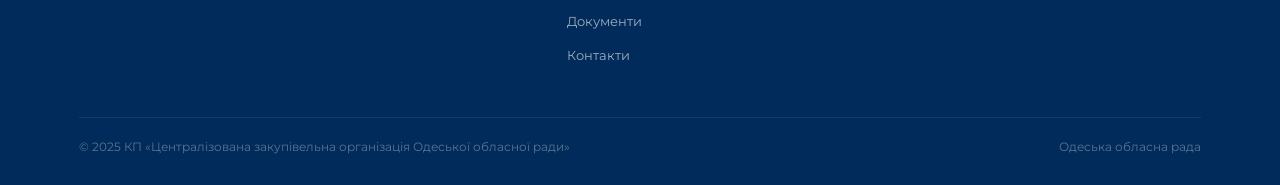
==== commit f8b214ee: "Update documents.html" ====
--- a/documents.html
+++ b/documents.html
@@ -97,7 +97,7 @@
         <li class="doc-item fade-up">
           <div class="doc-icon"><i class="fas fa-file-pdf"></i></div>
           <div style="flex:1">
-          <div class="doc-name">Рішення_сесії_зміни_ЦЗО_№_710_VIII_від_06_09_24</div>
+          <div class="doc-name">Рішення сесії зміни ЦЗО № 710-VIII від 06 вересня 2024 року</div>
           <div class="doc-sub">Про зміну назви Комунального підприємства · PDF</div>
         </div>
         <div class="doc-btns">
@@ -196,4 +196,4 @@
 
 <script src="js/main.js"></script>
 </body>
-</html>+</html>
